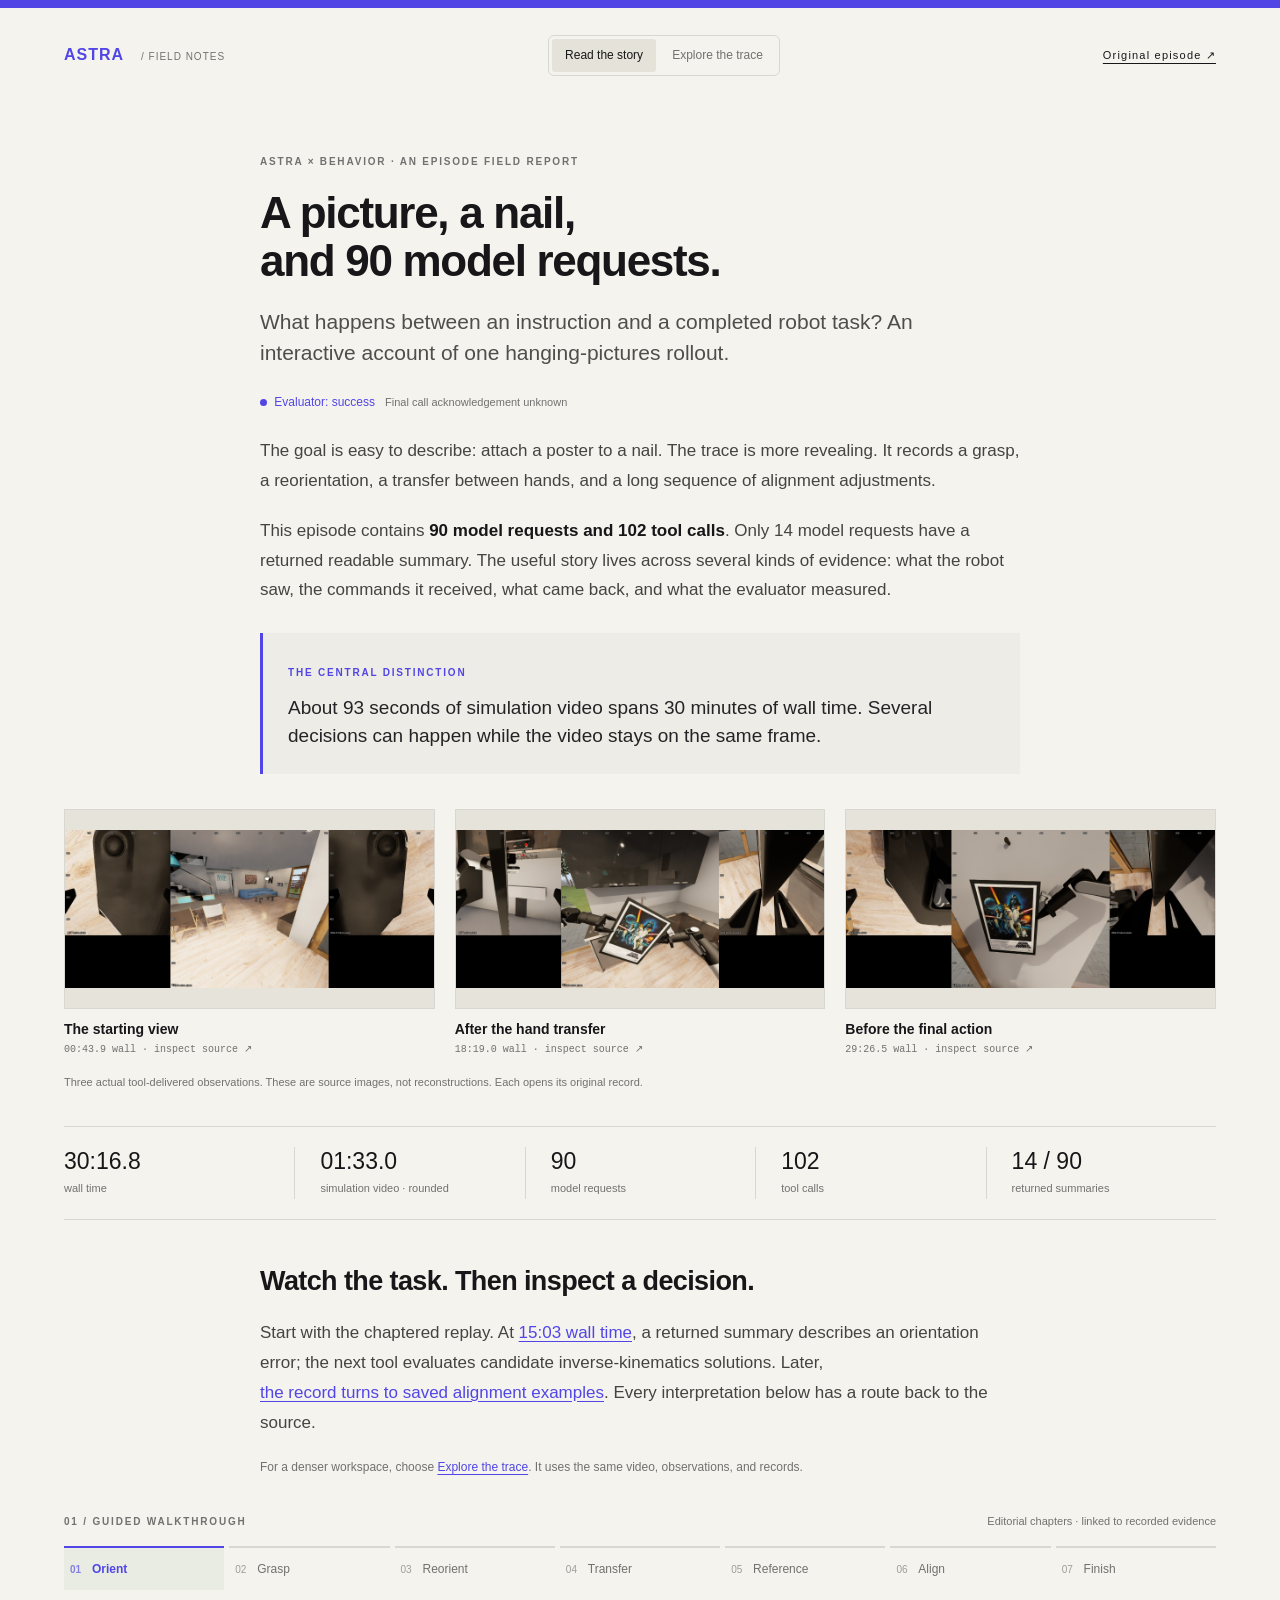
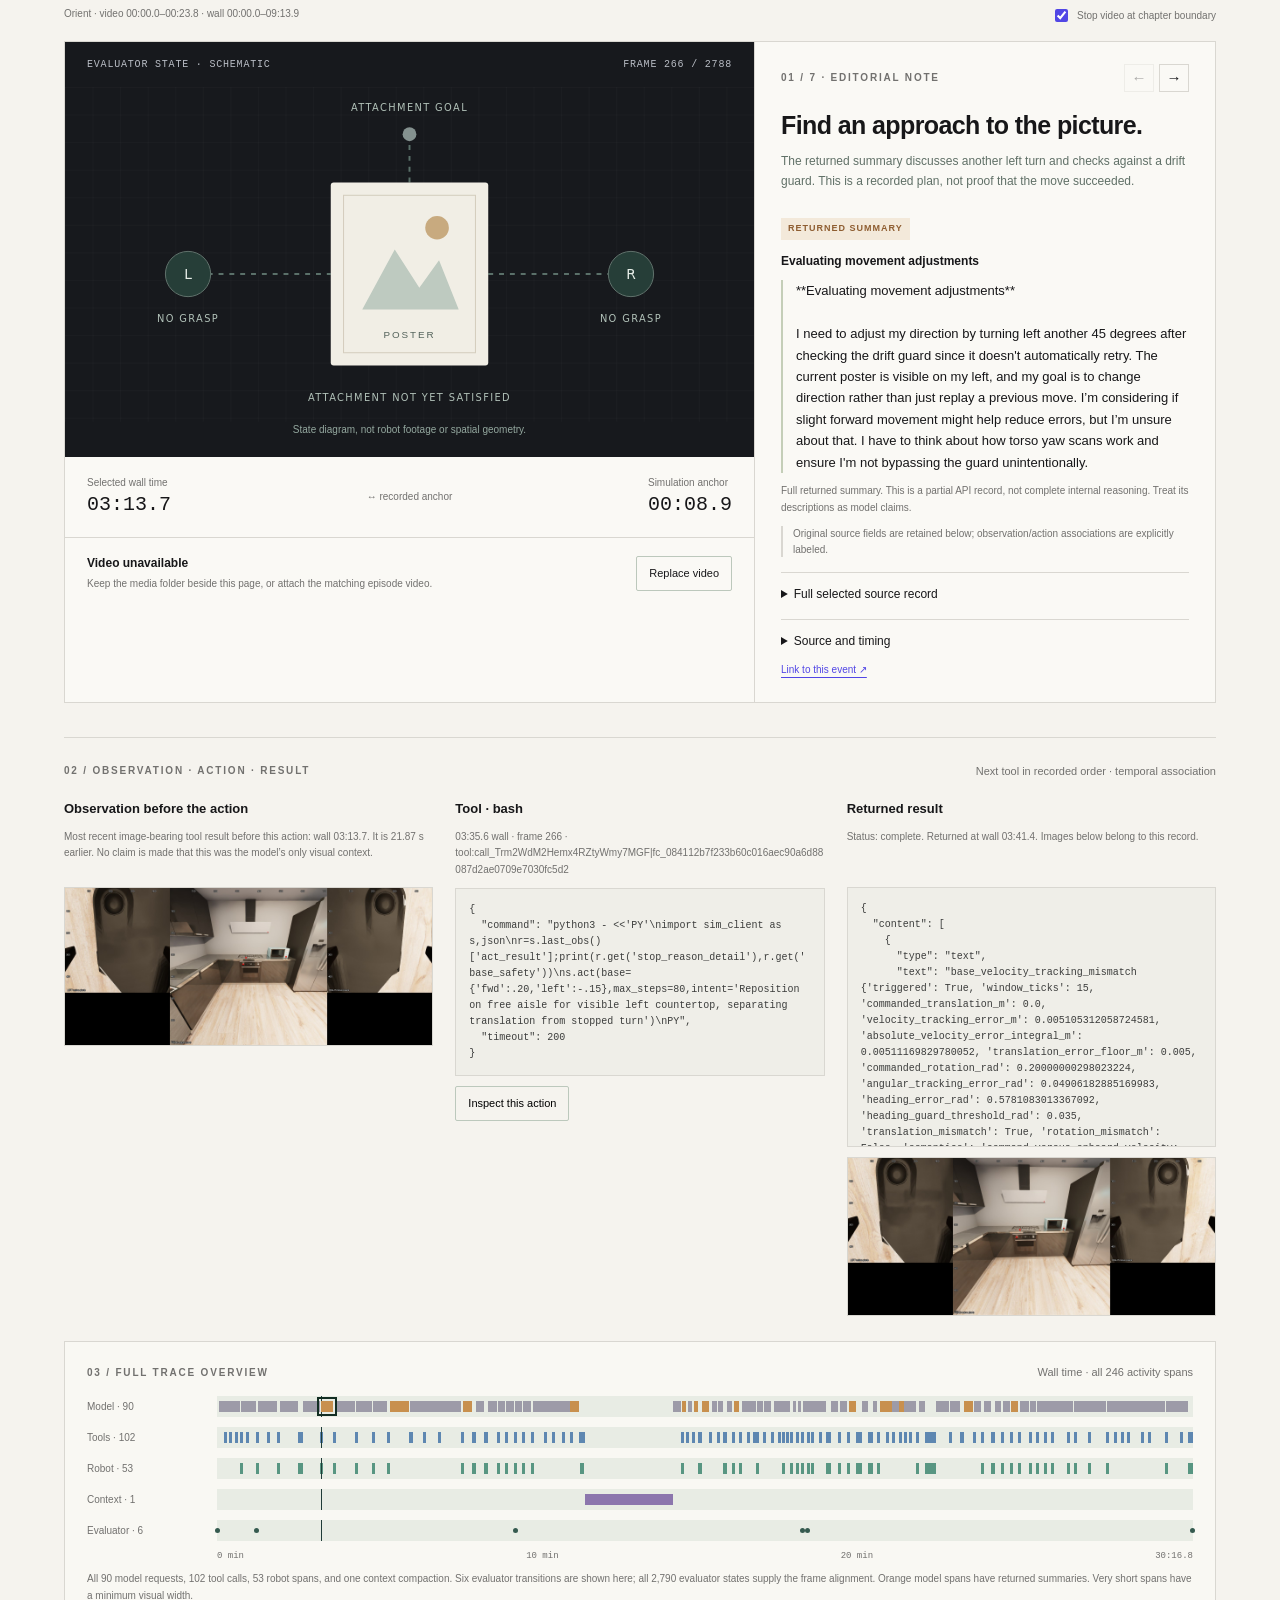
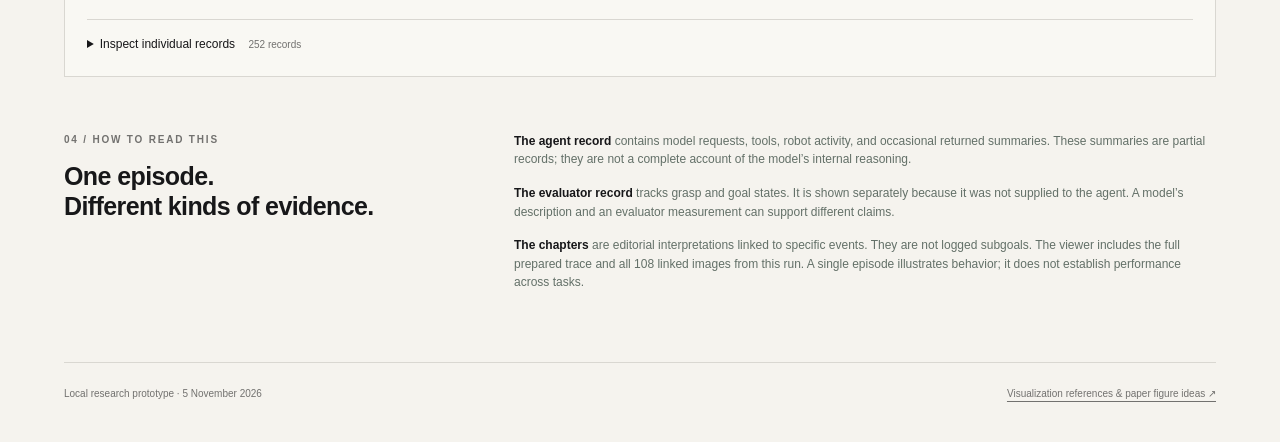
==== explorer.html @ 64e5f45d "Publish BEHAVIOR episode walkthrough" ====
<!doctype html>
<html lang="en">
<head><meta charset="utf-8"><meta name="viewport" content="width=device-width,initial-scale=1"><meta name="description" content="An evidence-linked walkthrough of one Astra BEHAVIOR episode."><title>Astra · A picture, a nail, and 90 model requests</title><link rel="stylesheet" href="style.css"><link rel="stylesheet" href="edition.css"><script src="data.js" defer></script><script src="full-data.js" defer></script><script src="app.js" defer></script><script src="views.js" defer></script></head>
<body>
<div class="toprule"></div><header class="mast"><a class="wordmark" href="index.html">ASTRA <span>/ FIELD NOTES</span></a><div class="viewmodes" aria-label="View mode"><button id="storyMode" aria-pressed="true">Read the story</button><button id="explorerMode" aria-pressed="false">Explore the trace</button></div><a id="portal" target="_blank" rel="noreferrer">Original episode ↗</a></header>
<main>
<section class="intro"><div><p class="eyebrow">ASTRA × BEHAVIOR · AN EPISODE FIELD REPORT</p><h1>A picture, a nail,<br>and 90 model requests.</h1><p class="dek">What happens between an instruction and a completed robot task? An interactive account of one hanging-pictures rollout.</p></div><div class="outcome"><span class="dot"></span> Evaluator: success<small>Final call acknowledgement unknown</small></div></section>
<section class="storyintro"><p>The goal is easy to describe: attach a poster to a nail. The trace is more revealing. It records a grasp, a reorientation, a transfer between hands, and a long sequence of alignment adjustments.</p><p>This episode contains <strong>90 model requests and 102 tool calls</strong>. Only 14 model requests have a returned readable summary. The useful story lives across several kinds of evidence: what the robot saw, the commands it received, what came back, and what the evaluator measured.</p><div class="storycallout"><span>THE CENTRAL DISTINCTION</span><p>About 93 seconds of simulation video spans 30 minutes of wall time. Several decisions can happen while the video stays on the same frame.</p></div></section><figure class="storyfilm"><div class="filmrow"><button class="filmcard" data-story-event="tool:call_P1Q9e20BwEgarjrkahhqazZL|fc_084112b7f233b60c016aec8ffa87c487d2aa38fa9149d3d3ad"><img src="media/observations/c7369f02-d592-434c-91ec-ac0c828eb79c.jpg" alt="Actual observation delivered in the tool result"><span>The starting view</span><small>00:43.9 wall · inspect source ↗</small></button><button class="filmcard" data-story-event="tool:call_8fRml9ySRWiolmyFP7SbBQ13|fc_084112b7f233b60c016aec9419378087d29d850c9f042e3d8b"><img src="media/observations/a1255be1-706c-463a-99b4-e63e704a30ef.jpg" alt="Actual observation delivered in the tool result"><span>After the hand transfer</span><small>18:19.0 wall · inspect source ↗</small></button><button class="filmcard" data-story-event="tool:call_l2Z2W7f5HGXjsxvgHtpJwVV7|fc_084112b7f233b60c016aec96b3236c87d2a74d17446b85e6d8"><img src="media/observations/503ab721-4763-4ad3-948c-b62a5fbb8fc8.jpg" alt="Actual observation delivered in the tool result"><span>Before the final action</span><small>29:26.5 wall · inspect source ↗</small></button></div><figcaption>Three actual tool-delivered observations. These are source images, not reconstructions. Each opens its original record.</figcaption></figure><div class="metrics"><div><strong>30:16.8</strong><span>wall time</span></div><div><strong>01:33.0</strong><span>simulation video · rounded</span></div><div><strong>90</strong><span>model requests</span></div><div><strong>102</strong><span>tool calls</span></div><div><strong>14 / 90</strong><span>returned summaries</span></div></div>
<section class="storyintro storybridge"><h2>Watch the task. Then inspect a decision.</h2><p>Start with the chaptered replay. At <button class="inlinejump" data-chapter="2">15:03 wall time</button>, a returned summary describes an orientation error; the next tool evaluates candidate inverse-kinematics solutions. Later, <button class="inlinejump" data-chapter="4">the record turns to saved alignment examples</button>. Every interpretation below has a route back to the source.</p><p class="storyhint">For a denser workspace, choose <button class="inlinejump" id="inlineExplore">Explore the trace</button>. It uses the same video, observations, and records.</p></section><section id="walkthrough" class="walkthrough" aria-label="Episode walkthrough">
<div class="sectionhead"><p class="eyebrow">01 / GUIDED WALKTHROUGH</p><span>Editorial chapters · linked to recorded evidence</span></div>
<nav id="chapters" class="chapters" aria-label="Episode chapters"></nav>
<div class="chapterwindow"><span id="chapterWindow"></span><label><input id="chapterOnly" type="checkbox" checked> Stop video at chapter boundary</label></div>
<div class="workspace">
<div class="visual">
  <div class="visualbar"><span id="visualLabel">EVALUATOR STATE · SCHEMATIC</span><span id="frameLabel"></span></div>
  <div class="stage">
    <div id="schematic"><svg viewBox="0 0 700 340" role="img" aria-labelledby="diagramTitle diagramDesc"><title id="diagramTitle">Recorded grasp and attachment state</title><desc id="diagramDesc">A schematic of the poster, two grippers, and attachment goal. Not a reconstruction of robot position.</desc><defs><pattern id="grid" width="28" height="28" patternUnits="userSpaceOnUse"><path d="M 28 0 L 0 0 0 28" fill="none" stroke="#ffffff" stroke-opacity=".035"/></pattern></defs><rect width="700" height="340" fill="url(#grid)"/><path id="leftLine" d="M 145 190 L 270 190" class="gripline"/><path id="rightLine" d="M 430 190 L 555 190" class="gripline"/><path id="goalLine" d="M 350 97 L 350 55" class="gripline"/><circle cx="350" cy="48" r="7" fill="#84918f"/><text x="350" y="24" text-anchor="middle" class="svgsmall">ATTACHMENT GOAL</text><g id="poster"><rect x="270" y="97" width="160" height="186" rx="3" fill="#f1eee5"/><rect x="283" y="110" width="134" height="160" fill="none" stroke="#d3ccbc"/><path d="M302 226 L335 165 L360 204 L380 176 L400 226Z" fill="#becac0"/><circle cx="378" cy="143" r="12" fill="#c8aa7f"/><text x="350" y="255" text-anchor="middle" fill="#53625a" font-size="10" letter-spacing="2">POSTER</text></g><circle id="leftNode" cx="125" cy="190" r="23" class="gripnode"/><circle id="rightNode" cx="575" cy="190" r="23" class="gripnode"/><text x="125" y="195" text-anchor="middle" class="svghand">L</text><text x="575" y="195" text-anchor="middle" class="svghand">R</text><text id="leftText" x="125" y="239" text-anchor="middle" class="svgsmall"></text><text id="rightText" x="575" y="239" text-anchor="middle" class="svgsmall"></text><text id="goalText" x="350" y="319" text-anchor="middle" class="svgsmall"></text></svg><p>State diagram, not robot footage or spatial geometry.</p></div>
    <video id="video" controls preload="metadata" hidden aria-label="Local episode video"></video>
  </div>
  <div class="clockbar"><div><span>Selected wall time</span><strong id="wallClock"></strong></div><span class="clocklink">↔ <span id="alignment">recorded anchor</span></span><div><span>Simulation anchor</span><strong id="simClock"></strong></div></div>
  <div class="media"><div><strong id="mediaTitle">Loading episode video</strong><small id="mediaNote">The original rollout is bundled with this prototype.</small></div><label class="button secondary" for="videoFile">Replace video<input id="videoFile" type="file" accept="video/*" class="sr-only"></label><button id="showState" class="textbutton" hidden>Show diagram</button></div>
</div>
<aside class="inspector" aria-label="Selected evidence"><div class="inspectorheading"><span id="chapterNum" class="eyebrow"></span><div><button id="previous" class="step" aria-label="Previous chapter">←</button><button id="next" class="step" aria-label="Next chapter">→</button></div></div><h2 id="chapterTitle"></h2><p id="chapterNote" class="annotation"></p><p id="origin" class="origin"></p><h3 id="eventTitle"></h3><blockquote id="evidence"></blockquote><p id="evidenceNote" class="fine"></p><p id="missingEvidence" class="missing"></p><details><summary>Full selected source record</summary><pre id="rawRecord" class="payload"></pre></details><div id="terminal" class="terminal" hidden><strong>Two separate records</strong><p><span class="success">Task goal: satisfied</span><br>Robot status: error<br>Final tool status: interrupted</p><p>The portal warning says the evaluator closed the pending robot call after the goal was satisfied. Its acknowledgement is unknown.</p></div><details><summary>Source and timing</summary><dl id="sourceDetails"></dl></details><a id="permalink" class="permalink">Link to this event ↗</a></aside>
</div>
<section class="evidencechain" aria-label="Observation action and result"><div class="sectionhead"><p class="eyebrow">02 / OBSERVATION · ACTION · RESULT</p><span id="chainRelation"></span></div><div class="chaincolumns"><article><h3>Observation before the action</h3><p id="beforeCaption" class="fine"></p><div id="beforeImages" class="observationimages"></div></article><article><h3 id="actionHeading">Recorded action</h3><p id="actionCaption" class="fine"></p><pre id="actionPayload" class="payload"></pre><button id="inspectAction" class="button secondary">Inspect this action</button></article><article><h3>Returned result</h3><p id="resultCaption" class="fine"></p><pre id="resultPayload" class="payload"></pre><div id="afterImages" class="observationimages"></div></article></div></section>
<div class="timeline"><div class="sectionhead"><p class="eyebrow">03 / FULL TRACE OVERVIEW</p><span>Wall time · all 246 activity spans</span></div><div id="traceMap" aria-label="Wall-time map of recorded spans"></div><div id="lanes"></div><div class="axis"><span>0 min</span><span>10 min</span><span>20 min</span><span>30:16.8</span></div><p class="fine">All 90 model requests, 102 tool calls, 53 robot spans, and one context compaction. Six evaluator transitions are shown here; all 2,790 evaluator states supply the frame alignment. Orange model spans have returned summaries. Very short spans have a minimum visual width.</p><details id="eventBrowser"><summary>Inspect individual records <span id="eventCount"></span></summary><div class="filters"><label>Find a record <input id="searchRecords" type="search" placeholder="Action, command, summary, or ID"></label><label>Scope <select id="scope"><option value="all">Entire episode</option><option value="chapter">Selected chapter</option></select></label><label>Record type <select id="filter"><option value="all">All records</option><option value="model">Model requests without summaries</option><option value="tool">Tool calls</option><option value="summary">Returned summaries</option><option value="robot">Robot activity</option><option value="state">Evaluator state changes</option><option value="context">Context</option></select></label></div><div class="recordnav"><button id="previousRecord" class="button secondary">← Previous record</button><span id="recordPosition"></span><button id="nextRecord" class="button secondary">Next record →</button></div><div id="events" class="eventlist"></div></details></div>
</section>
<section class="reading"><div><p class="eyebrow">04 / HOW TO READ THIS</p><h2>One episode.<br>Different kinds of evidence.</h2></div><div><p><strong>The agent record</strong> contains model requests, tools, robot activity, and occasional returned summaries. These summaries are partial records; they are not a complete account of the model’s internal reasoning.</p><p><strong>The evaluator record</strong> tracks grasp and goal states. It is shown separately because it was not supplied to the agent. A model’s description and an evaluator measurement can support different claims.</p><p><strong>The chapters</strong> are editorial interpretations linked to specific events. They are not logged subgoals. The viewer includes the full prepared trace and all 108 linked images from this run. A single episode illustrates behavior; it does not establish performance across tasks.</p></div></section>
<footer><span>Local research prototype · 5 November 2026</span><a href="research.html">Visualization references & paper figure ideas ↗</a></footer>
</main></body></html>
---- style.css ----
:root{--paper:#f5f3ed;--ink:#203c38;--muted:#687670;--line:#d9ded5;--teal:#1c7062;--orange:#b87532;--purple:#87749c;--white:#fffefa}*{box-sizing:border-box}body{margin:0;background:var(--paper);color:var(--ink);font:15px/1.55 system-ui,-apple-system,BlinkMacSystemFont,"Segoe UI",sans-serif}button,input,select{font:inherit}button,a,label.button{touch-action:manipulation}button{cursor:pointer}a{color:inherit;text-underline-offset:4px}button:focus-visible,a:focus-visible,label:focus-within,select:focus-visible{outline:3px solid #b87532;outline-offset:4px}button:disabled{opacity:.35;cursor:default}[hidden]{display:none!important}.mast{display:flex;justify-content:space-between;align-items:center;padding:24px 5vw;border-bottom:1px solid var(--line);font-size:11px;letter-spacing:1.2px}.wordmark{text-decoration:none;font-size:16px;font-weight:750;letter-spacing:3px}.wordmark span{font-size:10px;font-weight:450;letter-spacing:1px;margin-left:12px}main{max-width:1440px;padding:0 5vw;margin:auto}.intro{display:flex;align-items:center;justify-content:space-between;gap:30px;padding:48px 0 28px}.eyebrow{font-size:10px;font-weight:700;letter-spacing:1.8px;margin:0;color:var(--muted)}h1{font:normal clamp(38px,4.8vw,66px)/1.1 Georgia,serif;letter-spacing:-2px;margin:12px 0}.dek{margin:14px 0 0;font-size:16px;color:var(--muted)}.outcome{font-size:13px;color:var(--teal);white-space:nowrap}.outcome small{display:block;color:var(--muted);font-size:11px;padding:5px 0 0 13px}.dot{display:inline-block;width:7px;height:7px;border-radius:50%;background:var(--teal);margin-right:4px}.metrics{display:grid;grid-template-columns:repeat(5,1fr);border-top:1px solid var(--line);border-bottom:1px solid var(--line);padding:20px 0;margin-bottom:35px}.metrics div{border-left:1px solid var(--line);padding-left:25px}.metrics div:first-child{border:0;padding-left:0}.metrics strong{font-size:24px;font-weight:500;display:block;font-variant-numeric:tabular-nums;line-height:1.25}.metrics span{font-size:11px;color:var(--muted)}.sectionhead{display:flex;justify-content:space-between;align-items:center;gap:12px;padding-bottom:15px}.sectionhead>span{font-size:11px;color:var(--muted)}.chapters{display:grid;grid-template-columns:repeat(7,1fr);gap:5px;margin-bottom:16px}.chapter{border:0;border-top:2px solid var(--line);padding:12px 6px;text-align:left;background:transparent;color:var(--muted);font-size:12px}.chapter span{font-size:10px;margin-right:8px;opacity:.65}.chapter[aria-current=true]{border-color:var(--teal);color:var(--teal);font-weight:750;background:#e8ece3}.workspace{display:grid;grid-template-columns:minmax(0,1.5fr) minmax(0,1fr);border:1px solid var(--line);background:var(--white)}.visual{min-width:0;border-right:1px solid var(--line)}.visualbar{display:flex;justify-content:space-between;gap:10px;background:#172e2b;color:#bccbc3;padding:16px 22px;font:10px/1.3 ui-monospace,monospace;letter-spacing:.8px}.stage{background:#172e2b;min-height:310px;display:flex;align-items:center;justify-content:center}.stage>div{width:100%}svg{display:block;width:100%;height:auto}#schematic>p{font-size:10px;text-align:center;color:#94a89f;margin:0;padding:0 12px 20px}.gripline{stroke:#5a7069;stroke-width:2;stroke-dasharray:5 6}.gripline.on{stroke:#9ad1b2;stroke-width:3;stroke-dasharray:none}.gripnode{fill:#263e38;stroke:#61736d}.gripnode.on{fill:#347c60;stroke:#a0cbb4}.svghand{fill:#e7eee8;font:14px system-ui}.svgsmall{fill:#b1c1b8;font:10px system-ui;letter-spacing:1.4px}video{width:100%;max-height:480px;background:#13221e}.clockbar{display:flex;justify-content:space-between;align-items:center;gap:8px;padding:18px 22px;border-bottom:1px solid var(--line)}.clockbar>div>span{display:block;font-size:10px;color:var(--muted)}.clockbar strong{font:20px/1.4 ui-monospace,monospace}.clocklink{font-size:10px;color:var(--muted);text-align:center;max-width:120px}.media{padding:16px 22px;display:flex;align-items:center;gap:13px;flex-wrap:wrap}.media>div{flex:1;min-width:140px}.media strong{font-size:12px;display:block}.media small{font-size:10px;color:var(--muted);line-height:1.6;display:block;margin-top:4px}.button{display:inline-block;text-decoration:none;border:1px solid #bcc8bc;padding:8px 12px;font-size:11px;white-space:nowrap;cursor:pointer;border-radius:2px}.secondary{background:transparent}.textbutton{border:0;background:none;padding:0;text-decoration:underline;font-size:10px;color:var(--muted)}.sr-only{position:absolute;width:1px;height:1px;padding:0;margin:-1px;overflow:hidden;clip:rect(0,0,0,0);white-space:nowrap;border:0}.inspector{padding:22px 26px;min-width:0}.inspectorheading{display:flex;align-items:center;justify-content:space-between}.step{background:none;border:1px solid var(--line);width:30px;height:28px;color:var(--ink);margin-left:5px}.inspector h2{font:normal 27px/1.2 Georgia,serif;letter-spacing:-.6px;margin:18px 0 12px}.annotation{font-size:12px;line-height:1.65;color:#607067}.origin{display:inline-block;font-size:9px;font-weight:700;letter-spacing:1px;background:#eef0e9;color:#4e6254;padding:4px 7px;margin:14px 0 4px}.origin.summary{background:#f3e9da;color:#8e5d31}.origin.state{background:#e2efe6;color:#356548}.inspector h3{font-size:12px;margin:8px 0}.inspector blockquote{font-size:13px;line-height:1.65;margin:10px 0;padding:0 0 0 13px;border-left:2px solid #c4ceb8;white-space:pre-wrap}.fine{font-size:10px;color:var(--muted);line-height:1.65}.inspector details{font-size:11px;border-top:1px solid var(--line);padding-top:12px;margin-top:15px}.inspector dl{font:10px/1.65 ui-monospace,monospace;overflow-wrap:anywhere}.inspector dt{color:var(--muted);margin-top:7px}.inspector dd{margin:0}.permalink{font-size:10px;display:inline-block;margin-top:12px;color:var(--teal)}.terminal{font-size:11px;background:#edf3ea;border:1px solid #d3e2d1;padding:12px;margin:12px 0}.terminal p{margin:8px 0 0}.success{color:var(--teal);font-weight:700}.timeline{margin-top:25px;border:1px solid var(--line);padding:22px;background:#f9f8f3}.lane{display:grid;grid-template-columns:120px 1fr;gap:10px;align-items:center;margin-bottom:10px}.lanename{font-size:10px;color:var(--muted)}.track{height:21px;position:relative;background:#e8ece4}.span{position:absolute;top:5px;height:11px;min-width:3px;padding:0;border:0;background:#4a8a75}.span.summary{background:#b58049}.span.context{background:#8c7da0}.span.state{background:#355a4f;width:5px;border-radius:50%;height:5px;top:8px;transform:translateX(-2px)}.span.selected{outline:2px solid #132e23;outline-offset:2px;z-index:2}.cursor{position:absolute;width:1px;height:21px;background:#203c38;top:0;pointer-events:none;z-index:1}.axis{display:flex;justify-content:space-between;margin-left:130px;font:9px ui-monospace,monospace;color:var(--muted)}summary{cursor:pointer;font-size:12px}#eventBrowser{border-top:1px solid var(--line);margin-top:15px;padding-top:15px}#eventCount{font-size:10px;margin-left:10px;color:var(--muted)}.filters{padding:15px 0;font-size:11px}.filters select{margin-left:10px;background:var(--white);padding:6px;border:1px solid var(--line);font-size:11px;max-width:100%}.eventlist{max-height:290px;overflow:auto;display:grid;gap:5px}.event{display:grid;grid-template-columns:70px 1fr auto;gap:10px;text-align:left;padding:10px;border:1px solid transparent;background:#f0f2eb;color:var(--ink);font-size:11px}.event[aria-current=true]{border-color:var(--teal);background:#e5ecdf}.event time{font-family:ui-monospace,monospace}.event em{font-style:normal;color:var(--muted);font-size:10px}.reading{display:grid;grid-template-columns:1fr 1.8fr;gap:60px;padding:55px 0}.reading h2{font:normal 30px/1.2 Georgia,serif;margin:14px 0}.reading p:not(.eyebrow){font-size:12px;color:#637068;margin:0 0 15px}.reading strong{color:var(--ink)}footer{border-top:1px solid var(--line);padding:23px 0 40px;display:flex;justify-content:space-between;gap:20px;font-size:10px;color:var(--muted)}@media(min-width:1500px){main{padding:0 70px}}@media(max-width:900px){.workspace{grid-template-columns:1.2fr 1fr}.inspector{padding:18px}.inspector h2{font-size:24px}.chapter span{display:block}.metrics div{padding-left:15px}.outcome{white-space:normal;min-width:170px}.stage{min-height:270px}.clocklink{max-width:80px}}@media(max-width:700px){.mast{padding:18px 5vw}.mast>span{display:none}.mast>a:last-child{font-size:9px}.wordmark{font-size:13px}.wordmark span{font-size:8px;margin-left:5px}.intro{display:block;padding-top:30px}.outcome{margin-top:22px}.intro h1{letter-spacing:-1px}.metrics{grid-template-columns:repeat(3,1fr);gap:17px}.metrics div:nth-child(4){border:0;padding-left:0}.metrics strong{font-size:21px}.metrics span{font-size:9px}.sectionhead{align-items:start}.sectionhead>span{font-size:9px;text-align:right;max-width:140px}.chapters{gap:2px}.chapter{font-size:9px;padding:10px 2px}.chapter span{font-size:8px}.workspace{grid-template-columns:1fr}.visual{border-right:0;border-bottom:1px solid var(--line)}.stage{min-height:0}.inspector{padding:22px}.timeline{padding:16px}.lane{grid-template-columns:75px 1fr;gap:8px}.lanename{font-size:9px}.axis{margin-left:83px;font-size:8px}.event{grid-template-columns:58px 1fr}.event em{display:none}.reading{grid-template-columns:1fr;gap:10px;padding:35px 0}.reading h2 br{display:none}footer{flex-direction:column;gap:10px}.clockbar{padding:16px}.clockbar strong{font-size:18px}.media{padding:16px}}@media print{.mast,.media,.step,#eventBrowser{display:none}.workspace{break-inside:avoid}.intro{padding-top:0}.inspector{font-size:10px}.timeline{break-inside:avoid}body{background:white}.reading{padding:25px 0}}

.chapterwindow{display:flex;justify-content:space-between;flex-wrap:wrap;gap:10px;padding:0 0 16px;font-size:10px;color:var(--muted)}.chapterwindow label{display:flex;align-items:center;gap:6px}.chapterwindow input{accent-color:var(--teal)}.missing{font-size:10px;color:var(--muted);border-left:2px solid var(--line);padding-left:10px}.filters{display:flex;flex-wrap:wrap;gap:12px}.recordnav{display:flex;align-items:center;justify-content:space-between;gap:8px;margin-bottom:12px}.recordnav span{font-size:10px;color:var(--muted)}@media(max-width:700px){.recordnav{flex-wrap:wrap}.recordnav span{order:3;flex-basis:100%}}
---- edition.css ----
/* Editorial story and focused trace workspace share the same records. */
:root{--paper:#f5f3ee;--ink:#171719;--muted:#72716f;--line:#d9d7d1;--teal:#5146e5;--orange:#b37c3a;--purple:#8876aa;--white:#faf9f5}
body{font-family:"Helvetica Neue",Helvetica,Arial,sans-serif}
.toprule{height:8px;background:#5146e5}
.mast{max-width:1440px;margin:auto;border-bottom:0;padding-top:27px;padding-bottom:27px}
.wordmark{color:#5146e5;font-weight:800;letter-spacing:1px}
.wordmark span{font-weight:400;color:var(--muted)}
.viewmodes{display:flex;border:1px solid var(--line);padding:3px;border-radius:6px;gap:3px;letter-spacing:0}
.viewmodes button{border:0;border-radius:3px;background:none;color:var(--muted);font-size:12px;padding:7px 13px}
.viewmodes button[aria-pressed=true]{background:#e5e2da;color:var(--ink)}
.intro{max-width:760px;margin:15px auto 0;padding:36px 0 25px;display:block}
.intro h1{font-family:inherit;font-size:44px;font-weight:650;line-height:1.1;letter-spacing:-1.3px;margin:20px 0}
.intro .dek{font-size:21px;line-height:1.5;color:#4f4e4b;max-width:700px}
.intro .outcome{font-size:12px;margin-top:24px}.intro .outcome small{display:inline;margin-left:10px;padding-left:0}
.storyintro{max-width:760px;margin:0 auto 34px;font-size:17px;line-height:1.75;color:#454441}
.storyintro p{margin:0 0 20px}.storyintro strong{color:var(--ink)}
.storyintro h2{font:650 27px/1.25 "Helvetica Neue",Helvetica,Arial,sans-serif;color:var(--ink);letter-spacing:-.6px;margin:0 0 20px}
.storycallout{margin-top:28px;padding:23px 25px;border-left:3px solid #5146e5;background:#eeece7}
.storycallout>span{font-size:10px;letter-spacing:1.8px;font-weight:700;color:#5146e5}
.storycallout p{margin:8px 0 0;color:#242426;font-size:19px;line-height:1.5}
.storyfilm{margin:35px 0 35px}.filmrow{display:grid;grid-template-columns:repeat(3,1fr);gap:20px}
.filmcard{background:none;border:0;padding:0;text-align:left;color:var(--ink)}
.filmcard img{display:block;width:100%;height:200px;object-fit:contain;background:#e6e3db;border:1px solid var(--line);transition:filter .15s}
.filmcard:hover img{filter:brightness(1.08)}.filmcard span{display:block;font-size:14px;font-weight:600;margin-top:10px}.filmcard small{display:block;font:10px/1.7 ui-monospace,monospace;color:var(--muted)}
.storyfilm figcaption{font-size:11px;color:var(--muted);margin-top:16px;max-width:760px}
.metrics{margin-bottom:42px}.metrics strong{font-size:23px}.storybridge{margin-top:45px;margin-bottom:35px}
.inlinejump{padding:0;border:0;background:none;color:#5146e5;font:inherit;text-decoration:underline;text-underline-offset:3px;cursor:pointer}
.storyintro .storyhint{font-size:12px;color:var(--muted)}
.inspector h2,.reading h2{font-family:inherit;font-weight:600;font-size:25px;letter-spacing:-.6px}
.inspector blockquote{max-height:230px;overflow:auto;font-size:13px}
.visualbar,.stage{background:#17191d}.visualbar{color:#b9bdc5}
.payload{margin:10px 0;white-space:pre-wrap;overflow-wrap:anywhere;font:10px/1.6 ui-monospace,SFMono-Regular,Consolas,monospace;max-height:260px;overflow:auto;background:#efeee8;color:#3c3d3c;padding:13px;border:1px solid var(--line)}
.evidencechain{margin-top:34px;padding-top:25px;border-top:1px solid var(--line)}
.chaincolumns{display:grid;grid-template-columns:1fr 1fr 1fr;gap:22px}.chaincolumns article{min-width:0}.chaincolumns h3{font-size:13px;font-weight:600;margin:4px 0 10px}
.chaincolumns .fine{min-height:48px;font-size:10px;overflow-wrap:anywhere}
.observationimages{display:grid;gap:9px}.observationimages img{width:100%;display:block;background:#ddd8ce;border:1px solid var(--line)}
.observationimages a{display:block}.observationimages img:hover{filter:brightness(1.06)}
.span.model{background:#9d9ba8}.span.tool{background:#5e87b1}.span.robot{background:#589682}.span.summary{background:#c8904e}.span.context{background:#8c76ad}
.origin.tool{background:#e5edf6;color:#385d81}.origin.model{background:#ebe8ed;color:#66606d}
.filters input{margin-left:8px;padding:7px 9px;background:var(--white);border:1px solid var(--line);font:11px inherit;min-width:200px}
#traceMap{display:none}.mapspan{cursor:pointer;stroke:transparent;stroke-width:1.5}.mapspan:focus,.mapspan.selected{stroke:#f6d6a0;stroke-width:2;outline:none;filter:drop-shadow(0 0 3px #e4ad6477)}
.mapspan.model{fill:#666778}.mapspan.summary{fill:#efb667}.mapspan.tool{fill:#739ee1}.mapspan.robot{fill:#80c6b3}.mapspan.context{fill:#aa8ad4}
.explore-mode{--paper:#08090b;--ink:#e4e4e7;--muted:#8e8f96;--line:#292b31;--teal:#e5b26f;--white:#101114;background:var(--paper);color:var(--ink)}
.explore-mode .toprule{height:0}.explore-mode .mast{max-width:none;padding:13px 18px;border-bottom:1px solid var(--line)}
.explore-mode .wordmark{color:#e5e5e8;font-size:14px}.explore-mode .mast>a:last-child{color:#a7a8ad}
.explore-mode .viewmodes{background:#101114}.explore-mode .viewmodes button[aria-pressed=true]{background:#2c2d32;color:#eee}
.explore-mode main{max-width:none;padding:0 16px}.explore-mode .intro,.explore-mode .storyintro,.explore-mode .storyfilm,.explore-mode .metrics,.explore-mode .reading,.explore-mode footer{display:none}
.explore-mode .walkthrough{display:grid;grid-template-columns:minmax(250px,.85fr) minmax(400px,1.35fr) minmax(320px,1fr);column-gap:12px;padding-top:15px;align-items:start}
.explore-mode .walkthrough>.sectionhead,.explore-mode .chapters,.explore-mode .chapterwindow{grid-column:1/-1}
.explore-mode .walkthrough>.sectionhead{padding-bottom:8px}.explore-mode .chapters{margin-bottom:8px}.explore-mode .chapter{font-size:11px;padding:8px 6px;border-color:#2d2d32}.explore-mode .chapter[aria-current=true]{background:#29221a;border-color:#dba769;color:#edc992}
.explore-mode .chapterwindow{padding-bottom:12px}.explore-mode .workspace{display:contents}
.explore-mode .inspector{grid-column:1;grid-row:4;background:#101114;border:1px solid var(--line);border-radius:9px;padding:18px;max-height:calc(100vh - 210px);overflow:auto;position:sticky;top:12px}
.explore-mode .inspector h2{font-size:23px;margin-top:18px}.explore-mode .annotation{color:#a2a3a9}.explore-mode .inspector h3{color:#d5d5dc}.explore-mode .inspector blockquote{color:#d8d8de;border-color:#c39252}
.explore-mode .visual{grid-column:3;grid-row:4;border:1px solid var(--line);border-radius:9px;overflow:hidden;background:#101114;position:sticky;top:12px}
.explore-mode .stage{min-height:0}.explore-mode .visualbar{font-size:9px;padding:12px;background:#101114;color:#9b9da6}.explore-mode video{max-height:420px}
.explore-mode .clockbar{padding:13px;align-items:start}.explore-mode .clockbar strong{font-size:14px}.explore-mode .clocklink{font-size:9px;max-width:64px}
.explore-mode .media{padding:12px}.explore-mode .media small{font-size:10px}.explore-mode .button{border-color:#3a3c44;color:#d2d2d7;background:#17181c}.explore-mode .step{color:#ddd;border-color:#34363f}
.explore-mode .timeline{grid-column:2;grid-row:4;margin:0;padding:16px;background:#08090b;border:0;border-radius:9px;min-width:0}
.explore-mode .timeline>.sectionhead{padding-bottom:0}.explore-mode .timeline>.sectionhead span{display:none}.explore-mode .timeline #lanes,.explore-mode .timeline .axis{display:none}
.explore-mode #traceMap{display:block;width:100%;height:530px}.explore-mode #traceMap svg{width:100%;height:100%}
.explore-mode .timeline>.fine{font-size:9px;margin-top:0}.explore-mode #eventBrowser{margin-top:10px;padding-top:10px}.explore-mode .filters{gap:8px}.explore-mode .filters input,.explore-mode .filters select{background:#141519;color:#ccc;border-color:#34363e;max-width:100%;min-width:0;margin-left:4px}
.explore-mode .event{background:#121317;color:#bfc0c6;border-color:transparent}.explore-mode .event[aria-current=true]{background:#29221a;border-color:#806441;color:#f0d0a3}.explore-mode .eventlist{max-height:320px}
.explore-mode .origin{background:#25242d;color:#c5bfd8}.explore-mode .origin.summary{background:#2c241a;color:#dfb87c}.explore-mode .origin.state{background:#19312b;color:#8ec6b1}.explore-mode .origin.tool{background:#18283b;color:#9dbfeb}
.explore-mode .payload{background:#0b0c0f;border-color:#30323a;color:#c7c8cf}.explore-mode .terminal{background:#15221f;border-color:#2d443c;color:#b5c9c0}.explore-mode .success{color:#8bc7ae}
.explore-mode .evidencechain{grid-column:1/-1;grid-row:5;margin:22px 0 40px;padding:22px;border:1px solid var(--line);border-radius:9px;background:#101114}.explore-mode .observationimages img{background:#16171a;border-color:#30323a}
.explore-mode .evidencechain .chaincolumns{grid-template-columns:1fr 1fr 1fr}.explore-mode .evidencechain h3{font-size:14px}
@media(max-width:1100px){.explore-mode .walkthrough{grid-template-columns:minmax(250px,1fr) minmax(340px,1.35fr)}.explore-mode .visual{grid-column:2;grid-row:4;position:static}.explore-mode .timeline{grid-column:1/-1;grid-row:5}.explore-mode .evidencechain{grid-row:6}.explore-mode .inspector{position:static;max-height:600px}.explore-mode #traceMap{height:470px}}
@media(max-width:700px){.mast{flex-wrap:wrap;gap:15px}.mast>a:last-child{display:none}.viewmodes button{font-size:10px;padding:6px 9px}.wordmark{font-size:12px}.wordmark span{display:none}.intro{padding-top:15px;margin-top:0}.intro h1{font-size:34px}.intro .dek{font-size:18px}.intro .outcome small{display:block;margin-left:12px}.storyintro{font-size:15px;line-height:1.7}.storycallout{padding:18px}.storycallout p{font-size:17px}.filmrow{gap:9px}.filmcard img{height:105px}.filmcard span{font-size:10px}.filmcard small{font-size:8px}.chaincolumns{grid-template-columns:1fr;gap:20px}.chaincolumns .fine{min-height:0}.storyintro h2{font-size:25px}.explore-mode .walkthrough{display:block}.explore-mode .workspace{display:flex;flex-direction:column}.explore-mode .visual{order:0;width:100%}.explore-mode .inspector{order:1;width:100%;margin-top:14px;max-height:none}.explore-mode .timeline{margin-top:20px;padding:5px}.explore-mode .evidencechain{padding:16px}.explore-mode .evidencechain .chaincolumns{grid-template-columns:1fr}.explore-mode #traceMap{height:460px}.explore-mode .clockbar strong{font-size:17px}.explore-mode .mast{padding:12px 16px}}
@media(prefers-reduced-motion:reduce){*{scroll-behavior:auto!important;transition:none!important}}
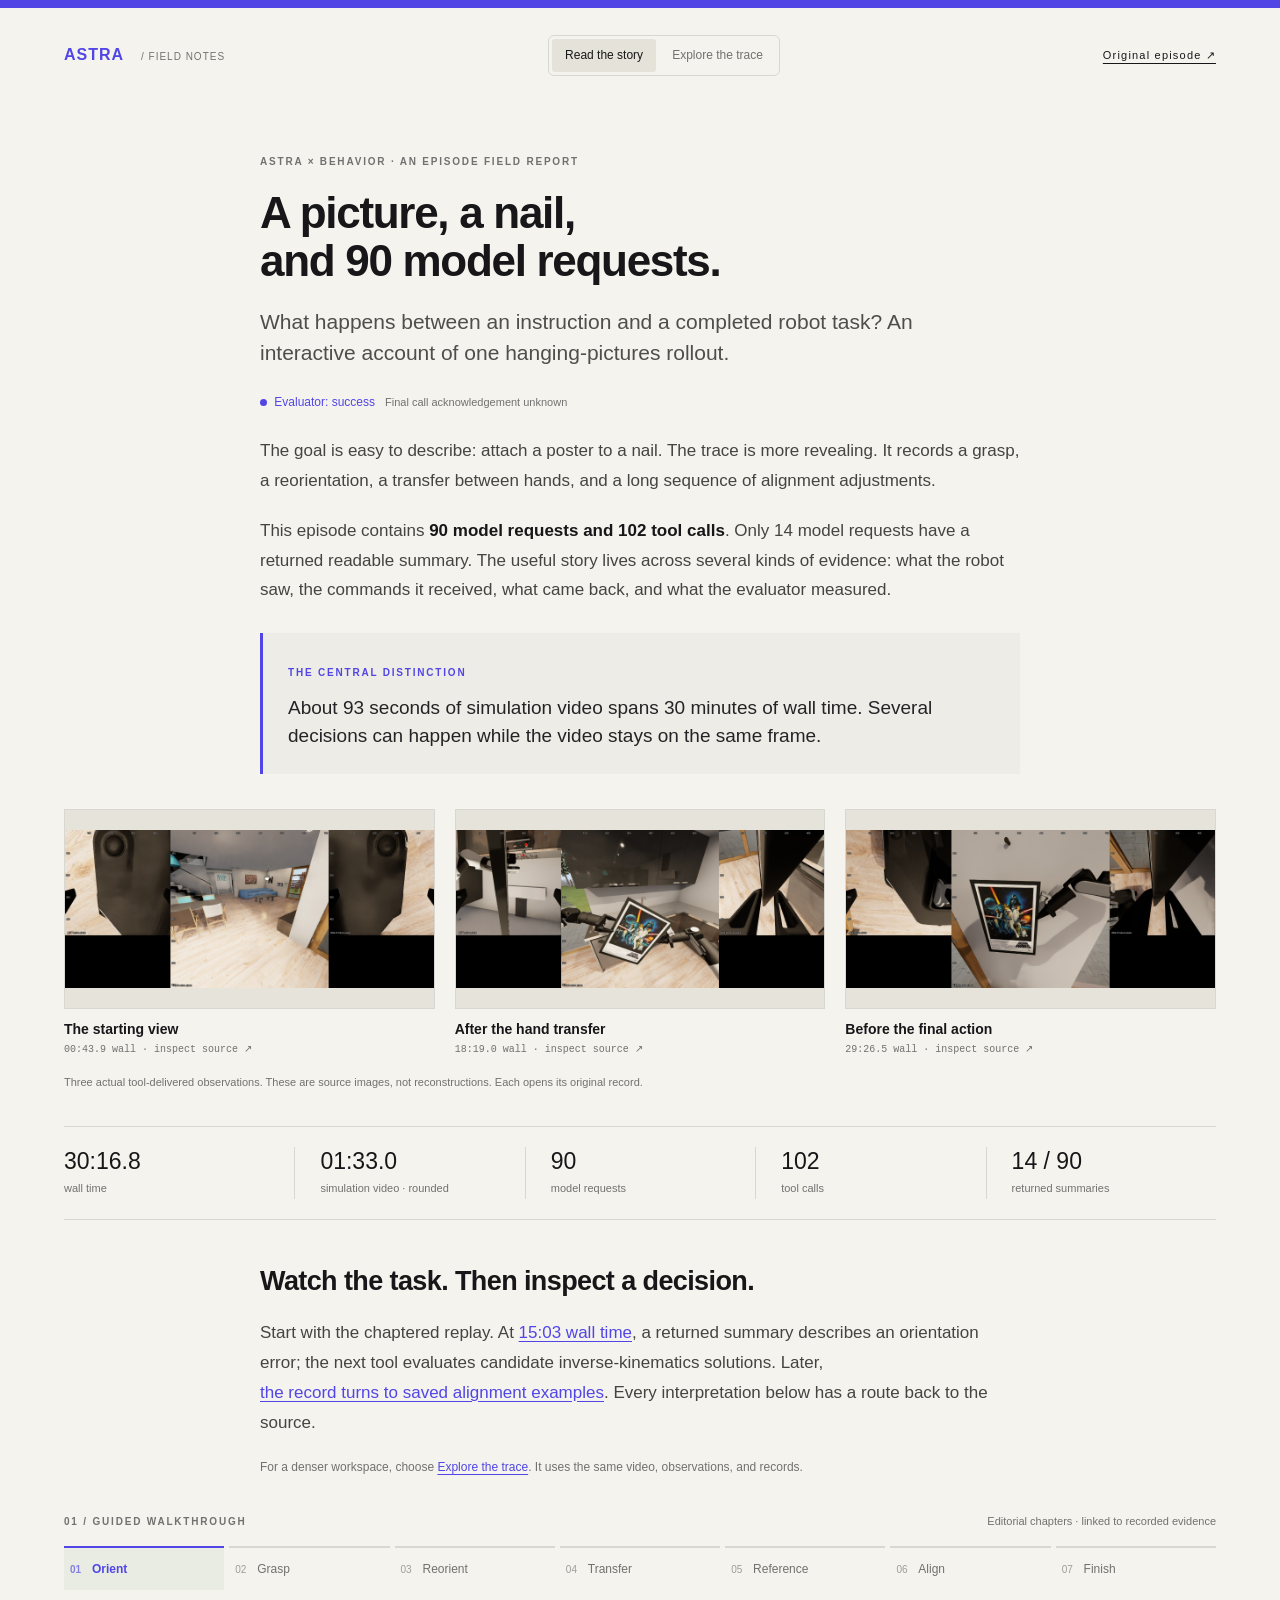
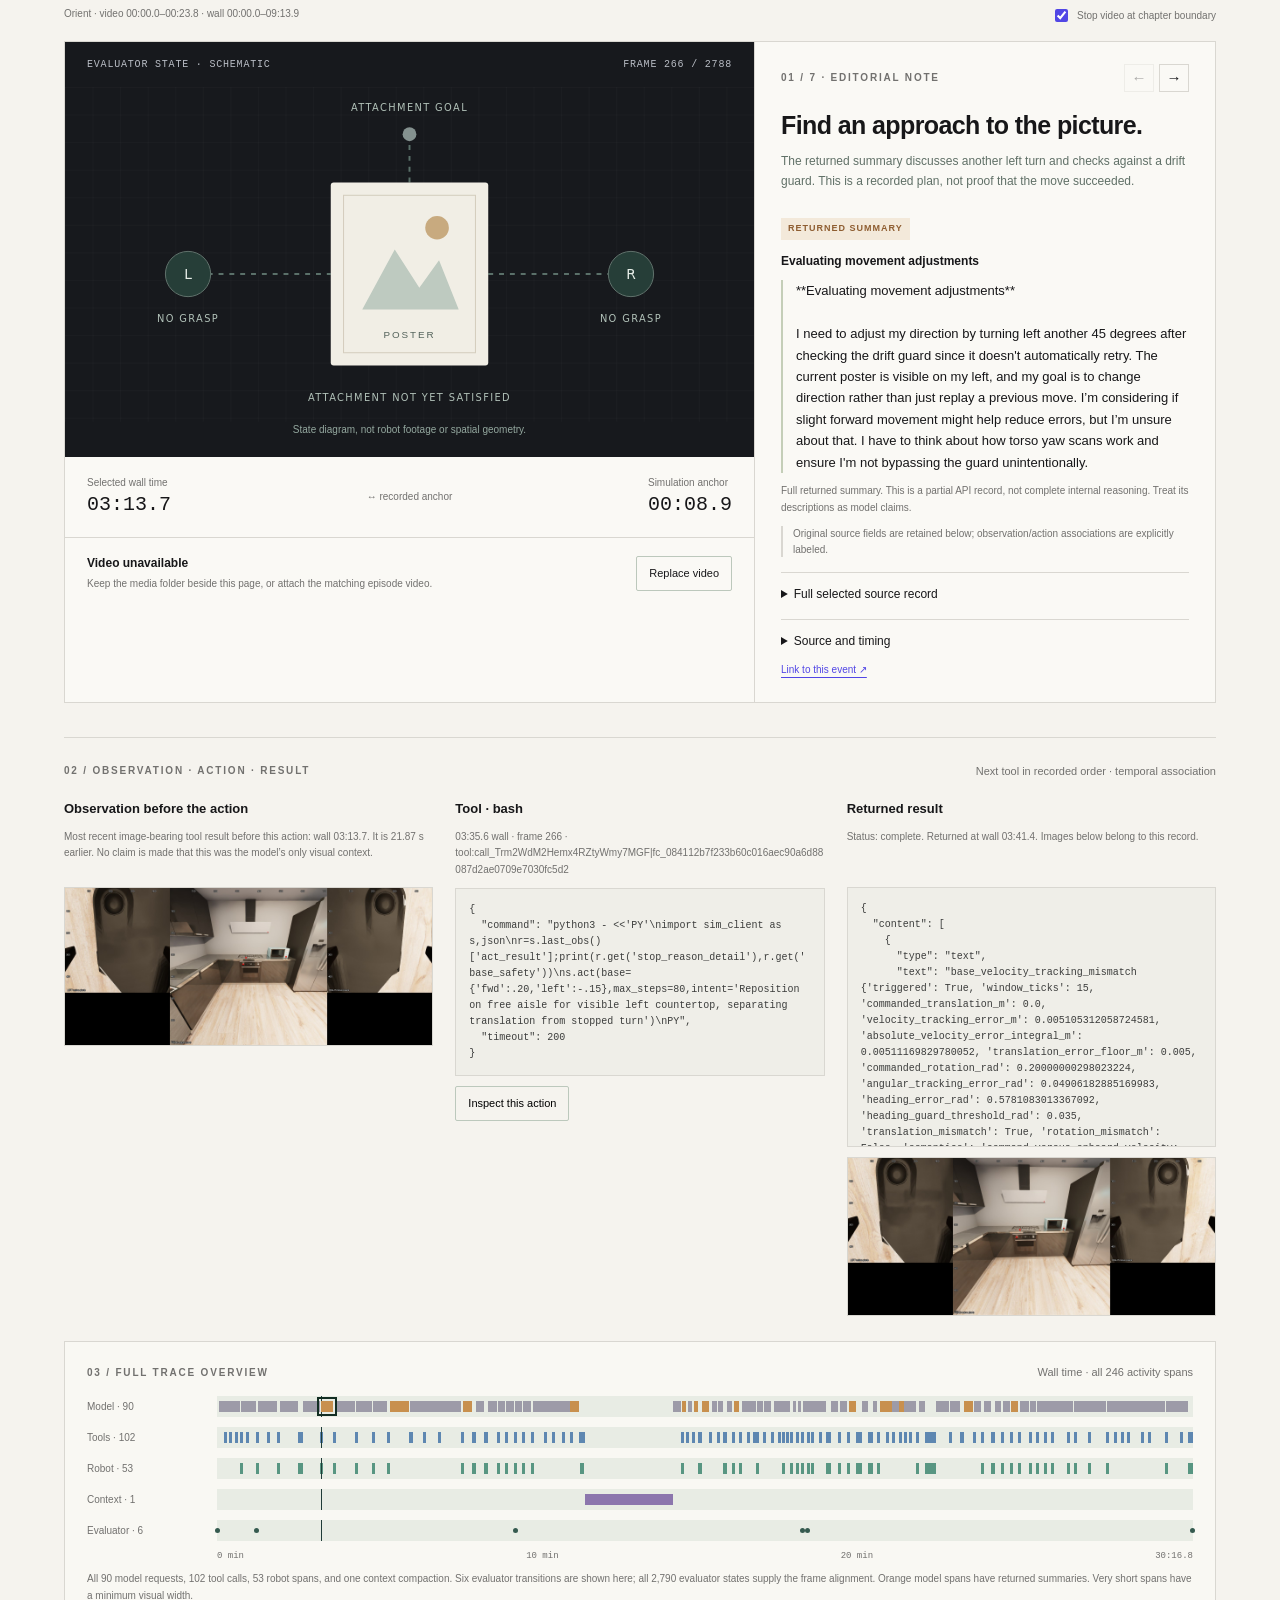
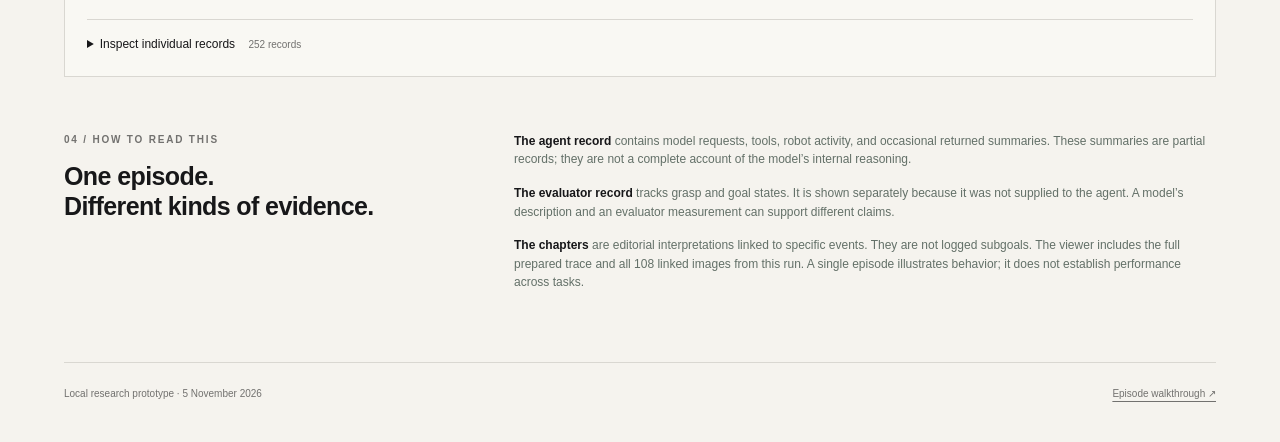
==== commit dfbf327c: "Lead with Astra tool use and collapse detailed episode analysis" ====
--- a/explorer.html
+++ b/explorer.html
@@ -26,5 +26,5 @@
 <div class="timeline"><div class="sectionhead"><p class="eyebrow">03 / FULL TRACE OVERVIEW</p><span>Wall time · all 246 activity spans</span></div><div id="traceMap" aria-label="Wall-time map of recorded spans"></div><div id="lanes"></div><div class="axis"><span>0 min</span><span>10 min</span><span>20 min</span><span>30:16.8</span></div><p class="fine">All 90 model requests, 102 tool calls, 53 robot spans, and one context compaction. Six evaluator transitions are shown here; all 2,790 evaluator states supply the frame alignment. Orange model spans have returned summaries. Very short spans have a minimum visual width.</p><details id="eventBrowser"><summary>Inspect individual records <span id="eventCount"></span></summary><div class="filters"><label>Find a record <input id="searchRecords" type="search" placeholder="Action, command, summary, or ID"></label><label>Scope <select id="scope"><option value="all">Entire episode</option><option value="chapter">Selected chapter</option></select></label><label>Record type <select id="filter"><option value="all">All records</option><option value="model">Model requests without summaries</option><option value="tool">Tool calls</option><option value="summary">Returned summaries</option><option value="robot">Robot activity</option><option value="state">Evaluator state changes</option><option value="context">Context</option></select></label></div><div class="recordnav"><button id="previousRecord" class="button secondary">← Previous record</button><span id="recordPosition"></span><button id="nextRecord" class="button secondary">Next record →</button></div><div id="events" class="eventlist"></div></details></div>
 </section>
 <section class="reading"><div><p class="eyebrow">04 / HOW TO READ THIS</p><h2>One episode.<br>Different kinds of evidence.</h2></div><div><p><strong>The agent record</strong> contains model requests, tools, robot activity, and occasional returned summaries. These summaries are partial records; they are not a complete account of the model’s internal reasoning.</p><p><strong>The evaluator record</strong> tracks grasp and goal states. It is shown separately because it was not supplied to the agent. A model’s description and an evaluator measurement can support different claims.</p><p><strong>The chapters</strong> are editorial interpretations linked to specific events. They are not logged subgoals. The viewer includes the full prepared trace and all 108 linked images from this run. A single episode illustrates behavior; it does not establish performance across tasks.</p></div></section>
-<footer><span>Local research prototype · 5 November 2026</span><a href="research.html">Visualization references & paper figure ideas ↗</a></footer>
+<footer><span>Local research prototype · 5 November 2026</span><a href="index.html">Episode walkthrough ↗</a></footer>
 </main></body></html>
